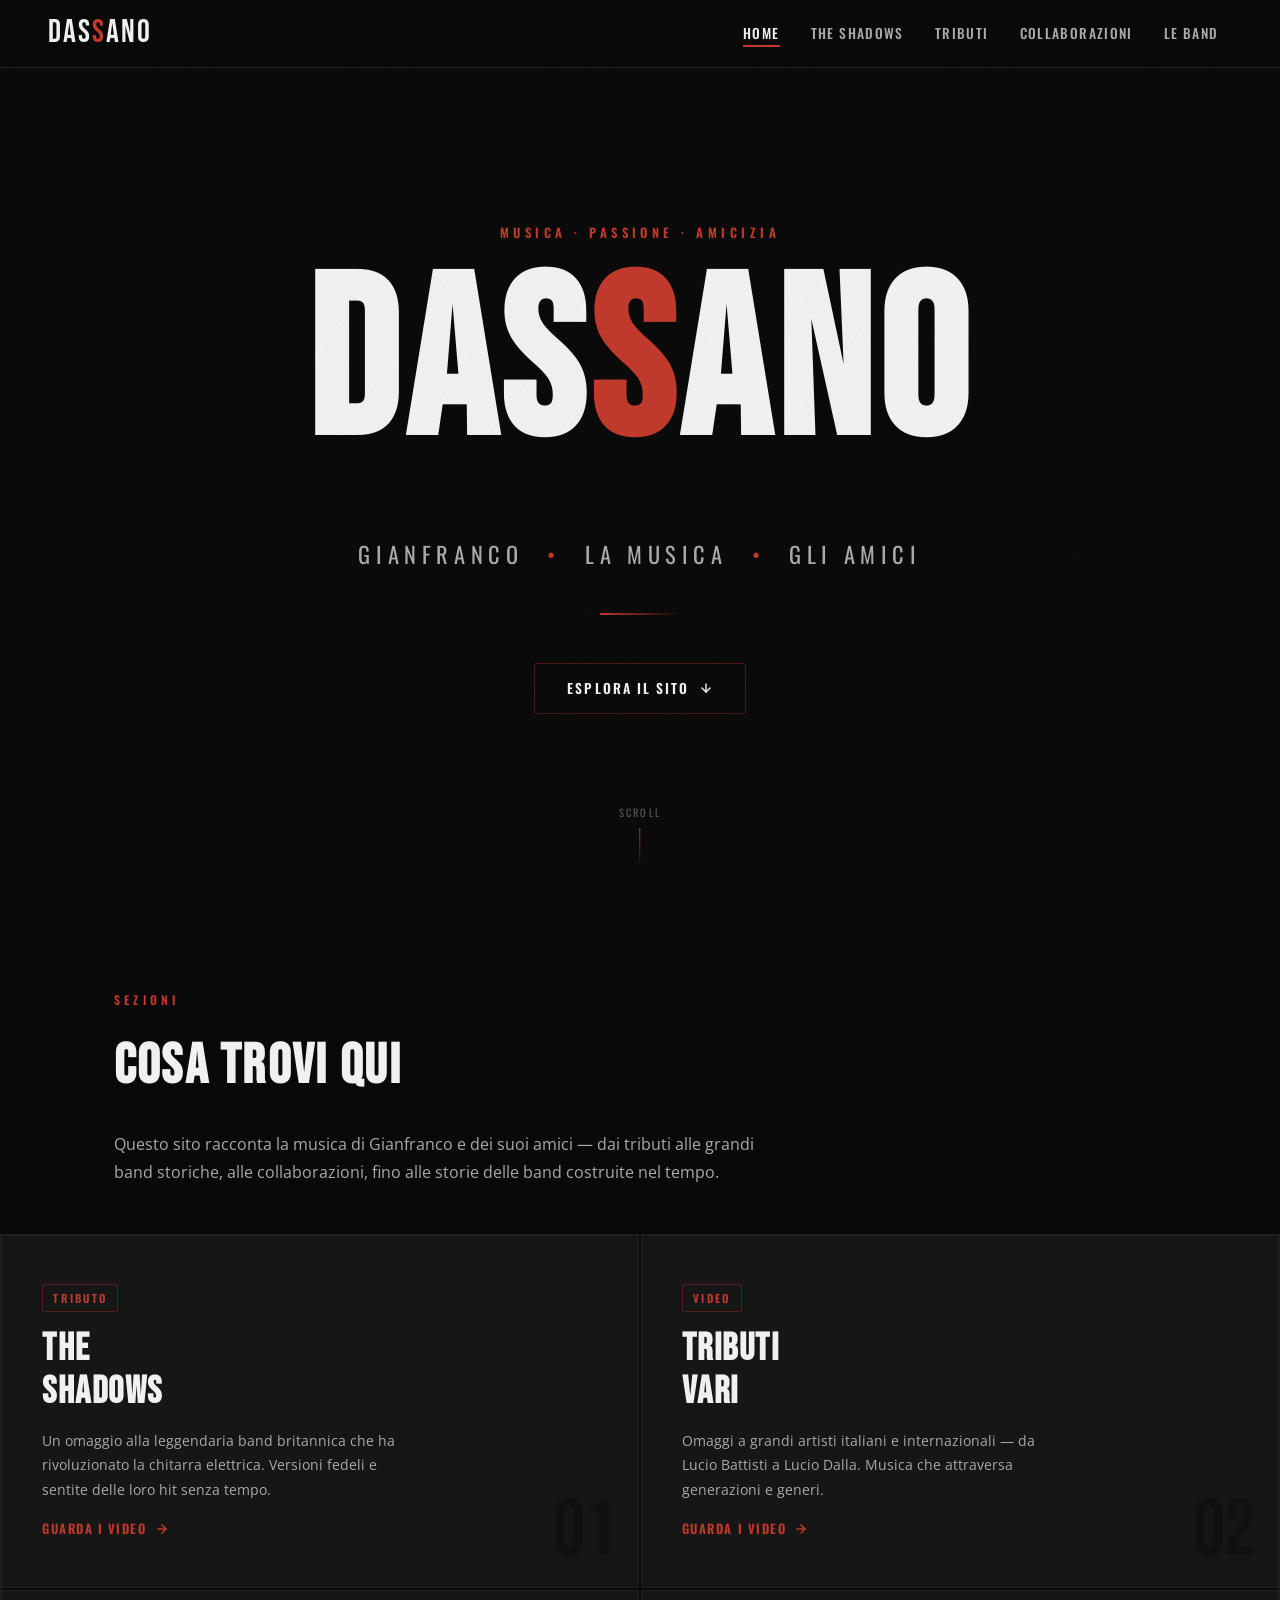
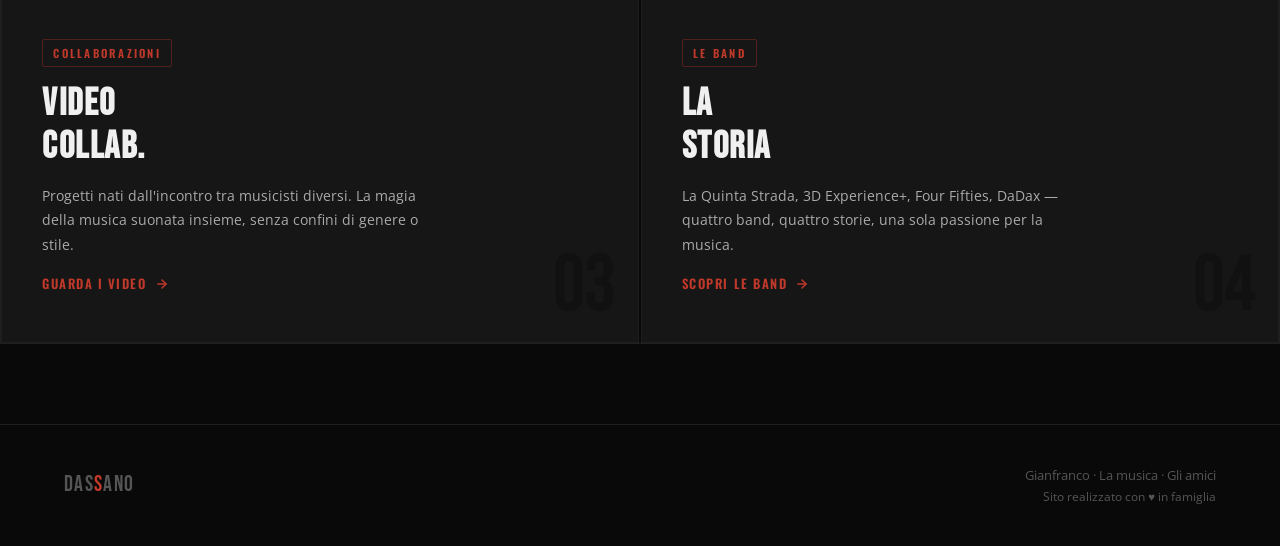
==== index.html @ d3ee8914 "Initial release: modern rock-themed site for Dassano.it Complete redesign with dark rock aesthetic, " ====
<!DOCTYPE html>
<html lang="it">
<head>
  <meta charset="UTF-8" />
  <meta name="viewport" content="width=device-width, initial-scale=1.0" />
  <meta name="description" content="Dassano — Gianfranco, la musica, gli amici. Tributi, collaborazioni e storie di una vita suonata con passione." />
  <title>Dassano — Gianfranco, la musica, gli amici</title>
  <link rel="stylesheet" href="css/style.css" />
</head>
<body>

  <!-- NAVBAR -->
  <nav class="navbar">
    <a href="index.html" class="nav-logo">Das<span>s</span>ano</a>
    <ul class="nav-links">
      <li><a href="index.html">Home</a></li>
      <li><a href="shadows.html">The Shadows</a></li>
      <li><a href="tributi.html">Tributi</a></li>
      <li><a href="collaborazioni.html">Collaborazioni</a></li>
      <li><a href="bande.html">Le Band</a></li>
    </ul>
    <button class="nav-burger" aria-label="Menu">
      <span></span><span></span><span></span>
    </button>
  </nav>

  <!-- Mobile menu -->
  <nav class="nav-mobile">
    <a href="index.html">Home</a>
    <a href="shadows.html">The Shadows</a>
    <a href="tributi.html">Tributi</a>
    <a href="collaborazioni.html">Collaborazioni</a>
    <a href="bande.html">Le Band</a>
  </nav>

  <!-- HERO -->
  <section class="hero">
    <p class="hero-eyebrow">Musica &middot; Passione &middot; Amicizia</p>
    <h1 class="hero-title">Das<span class="accent">s</span>ano</h1>
    <p class="hero-subtitle">
      Gianfranco
      <span class="sep">&bull;</span>
      La Musica
      <span class="sep">&bull;</span>
      Gli Amici
    </p>
    <div class="hero-divider"></div>
    <a href="#sezioni" class="hero-cta">
      Esplora il sito
      <svg width="14" height="14" viewBox="0 0 24 24" fill="none" stroke="currentColor" stroke-width="2.5" stroke-linecap="round" stroke-linejoin="round">
        <line x1="12" y1="5" x2="12" y2="19"/><polyline points="19 12 12 19 5 12"/>
      </svg>
    </a>
    <div class="hero-scroll">
      <span>Scroll</span>
      <div class="hero-scroll-line"></div>
    </div>
  </section>

  <!-- HOME CARDS -->
  <main id="sezioni">
    <div class="section-full" style="max-width: var(--max-width); margin: 0 auto; padding-bottom: 0;">
      <p class="section-label">Sezioni</p>
      <h2 class="section-title">Cosa trovi qui</h2>
      <p class="section-intro">
        Questo sito racconta la musica di Gianfranco e dei suoi amici — dai tributi alle grandi band storiche, alle collaborazioni, fino alle storie delle band costruite nel tempo.
      </p>
    </div>

    <div class="home-grid" style="margin: 0; border-top: 1px solid var(--border);">

      <!-- Card 1: The Shadows -->
      <a href="shadows.html" class="home-card">
        <span class="home-card-badge">Tributo</span>
        <h2 class="home-card-title">The<br>Shadows</h2>
        <p class="home-card-desc">
          Un omaggio alla leggendaria band britannica che ha rivoluzionato la chitarra elettrica. Versioni fedeli e sentite delle loro hit senza tempo.
        </p>
        <span class="home-card-link">
          Guarda i video
          <svg width="14" height="14" viewBox="0 0 24 24" fill="none" stroke="currentColor" stroke-width="2.5" stroke-linecap="round" stroke-linejoin="round">
            <line x1="5" y1="12" x2="19" y2="12"/><polyline points="12 5 19 12 12 19"/>
          </svg>
        </span>
        <span class="home-card-number">01</span>
      </a>

      <!-- Card 2: Tributi Vari -->
      <a href="tributi.html" class="home-card">
        <span class="home-card-badge">Video</span>
        <h2 class="home-card-title">Tributi<br>Vari</h2>
        <p class="home-card-desc">
          Omaggi a grandi artisti italiani e internazionali — da Lucio Battisti a Lucio Dalla. Musica che attraversa generazioni e generi.
        </p>
        <span class="home-card-link">
          Guarda i video
          <svg width="14" height="14" viewBox="0 0 24 24" fill="none" stroke="currentColor" stroke-width="2.5" stroke-linecap="round" stroke-linejoin="round">
            <line x1="5" y1="12" x2="19" y2="12"/><polyline points="12 5 19 12 12 19"/>
          </svg>
        </span>
        <span class="home-card-number">02</span>
      </a>

      <!-- Card 3: Collaborazioni -->
      <a href="collaborazioni.html" class="home-card">
        <span class="home-card-badge">Collaborazioni</span>
        <h2 class="home-card-title">Video<br>Collab.</h2>
        <p class="home-card-desc">
          Progetti nati dall'incontro tra musicisti diversi. La magia della musica suonata insieme, senza confini di genere o stile.
        </p>
        <span class="home-card-link">
          Guarda i video
          <svg width="14" height="14" viewBox="0 0 24 24" fill="none" stroke="currentColor" stroke-width="2.5" stroke-linecap="round" stroke-linejoin="round">
            <line x1="5" y1="12" x2="19" y2="12"/><polyline points="12 5 19 12 12 19"/>
          </svg>
        </span>
        <span class="home-card-number">03</span>
      </a>

      <!-- Card 4: Le Band -->
      <a href="bande.html" class="home-card">
        <span class="home-card-badge">Le Band</span>
        <h2 class="home-card-title">La<br>Storia</h2>
        <p class="home-card-desc">
          La Quinta Strada, 3D Experience+, Four Fifties, DaDax — quattro band, quattro storie, una sola passione per la musica.
        </p>
        <span class="home-card-link">
          Scopri le band
          <svg width="14" height="14" viewBox="0 0 24 24" fill="none" stroke="currentColor" stroke-width="2.5" stroke-linecap="round" stroke-linejoin="round">
            <line x1="5" y1="12" x2="19" y2="12"/><polyline points="12 5 19 12 12 19"/>
          </svg>
        </span>
        <span class="home-card-number">04</span>
      </a>

    </div>
  </main>

  <!-- FOOTER -->
  <footer class="footer" style="margin-top: 5rem;">
    <div class="footer-logo">Das<span>s</span>ano</div>
    <p class="footer-text">
      Gianfranco &middot; La musica &middot; Gli amici<br>
      <span style="font-size:0.72rem;">Sito realizzato con &hearts; in famiglia</span>
    </p>
  </footer>

  <script src="js/main.js"></script>
</body>
</html>
---- css/style.css ----
/* ============================================================
   DASSANO.IT — Rock Modern Theme
   ============================================================ */

@import url('https://fonts.googleapis.com/css2?family=Bebas+Neue&family=Oswald:wght@400;500;600;700&family=Open+Sans:ital,wght@0,300;0,400;0,600;1,400&display=swap');

/* ===== VARIABLES ===== */
:root {
  --bg-primary:    #090909;
  --bg-secondary:  #111111;
  --bg-card:       #161616;
  --bg-card-hover: #1e1e1e;
  --accent:        #c0392b;
  --accent-bright: #e74c3c;
  --accent-dim:    rgba(192, 57, 43, 0.12);
  --gold:          #c9952a;
  --gold-dim:      rgba(201, 149, 42, 0.12);
  --text-primary:  #f0f0f0;
  --text-secondary:#aaaaaa;
  --text-muted:    #555555;
  --border:        #1f1f1f;
  --border-accent: rgba(192, 57, 43, 0.35);
  --font-display:  'Bebas Neue', 'Arial Black', sans-serif;
  --font-heading:  'Oswald', 'Arial Narrow', sans-serif;
  --font-body:     'Open Sans', Arial, sans-serif;
  --nav-height:    68px;
  --max-width:     1180px;
  --radius:        3px;
  --ease:          cubic-bezier(0.4, 0, 0.2, 1);
}

/* ===== RESET ===== */
*, *::before, *::after { box-sizing: border-box; margin: 0; padding: 0; }
html { scroll-behavior: smooth; font-size: 16px; }
body {
  background-color: var(--bg-primary);
  color: var(--text-primary);
  font-family: var(--font-body);
  line-height: 1.65;
  overflow-x: hidden;
  -webkit-font-smoothing: antialiased;
}
img { display: block; max-width: 100%; }
a { color: inherit; text-decoration: none; }
ul { list-style: none; }

/* ===== NOISE OVERLAY ===== */
body::before {
  content: '';
  position: fixed;
  inset: 0;
  background-image: url("data:image/svg+xml,%3Csvg viewBox='0 0 200 200' xmlns='http://www.w3.org/2000/svg'%3E%3Cfilter id='n'%3E%3CfeTurbulence type='fractalNoise' baseFrequency='0.75' numOctaves='4' stitchTiles='stitch'/%3E%3C/filter%3E%3Crect width='100%25' height='100%25' filter='url(%23n)' opacity='0.035'/%3E%3C/svg%3E");
  background-repeat: repeat;
  background-size: 200px 200px;
  pointer-events: none;
  z-index: 9999;
  opacity: 0.6;
}

/* ===== NAVBAR ===== */
.navbar {
  position: fixed;
  top: 0; left: 0; right: 0;
  height: var(--nav-height);
  background: rgba(9, 9, 9, 0.92);
  backdrop-filter: blur(12px);
  -webkit-backdrop-filter: blur(12px);
  border-bottom: 1px solid var(--border);
  z-index: 1000;
  display: flex;
  align-items: center;
  justify-content: space-between;
  padding: 0 clamp(1.5rem, 4vw, 3rem);
  transition: border-color 0.3s var(--ease);
}
.navbar.scrolled {
  border-bottom-color: var(--border-accent);
}

.nav-logo {
  font-family: var(--font-display);
  font-size: 2rem;
  letter-spacing: 0.06em;
  color: var(--text-primary);
  transition: color 0.2s var(--ease);
}
.nav-logo span { color: var(--accent); }
.nav-logo:hover { color: var(--accent); }

.nav-links {
  display: flex;
  align-items: center;
  gap: 0.25rem;
}
.nav-links a {
  font-family: var(--font-heading);
  font-size: 0.85rem;
  font-weight: 500;
  letter-spacing: 0.1em;
  text-transform: uppercase;
  color: var(--text-secondary);
  padding: 0.5rem 0.85rem;
  border-radius: var(--radius);
  transition: color 0.2s var(--ease), background 0.2s var(--ease);
  position: relative;
}
.nav-links a::after {
  content: '';
  position: absolute;
  bottom: 4px; left: 50%; right: 50%;
  height: 2px;
  background: var(--accent);
  transition: left 0.25s var(--ease), right 0.25s var(--ease);
}
.nav-links a:hover { color: var(--text-primary); }
.nav-links a:hover::after,
.nav-links a.active::after { left: 0.85rem; right: 0.85rem; }
.nav-links a.active { color: var(--text-primary); }

/* Hamburger */
.nav-burger {
  display: none;
  flex-direction: column;
  gap: 5px;
  cursor: pointer;
  padding: 4px;
  background: none;
  border: none;
}
.nav-burger span {
  display: block;
  width: 24px;
  height: 2px;
  background: var(--text-primary);
  transition: transform 0.3s var(--ease), opacity 0.3s;
}
.nav-burger.open span:nth-child(1) { transform: translateY(7px) rotate(45deg); }
.nav-burger.open span:nth-child(2) { opacity: 0; }
.nav-burger.open span:nth-child(3) { transform: translateY(-7px) rotate(-45deg); }

/* Mobile menu */
.nav-mobile {
  display: none;
  position: fixed;
  top: var(--nav-height);
  left: 0; right: 0;
  background: rgba(9, 9, 9, 0.97);
  backdrop-filter: blur(12px);
  padding: 1.5rem;
  border-bottom: 1px solid var(--border-accent);
  z-index: 999;
  flex-direction: column;
  gap: 0.25rem;
}
.nav-mobile.open { display: flex; }
.nav-mobile a {
  font-family: var(--font-heading);
  font-size: 1.1rem;
  font-weight: 500;
  letter-spacing: 0.1em;
  text-transform: uppercase;
  color: var(--text-secondary);
  padding: 0.75rem 1rem;
  border-left: 2px solid transparent;
  transition: color 0.2s, border-color 0.2s;
}
.nav-mobile a:hover,
.nav-mobile a.active {
  color: var(--text-primary);
  border-left-color: var(--accent);
}

/* ===== HERO ===== */
.hero {
  min-height: 100vh;
  display: flex;
  flex-direction: column;
  align-items: center;
  justify-content: center;
  text-align: center;
  padding: calc(var(--nav-height) + 2rem) 1.5rem 4rem;
  position: relative;
  overflow: hidden;
}

/* Diagonal stripe background */
.hero::after {
  content: '';
  position: absolute;
  inset: 0;
  background: repeating-linear-gradient(
    -55deg,
    transparent,
    transparent 60px,
    rgba(192, 57, 43, 0.025) 60px,
    rgba(192, 57, 43, 0.025) 61px
  );
  pointer-events: none;
}

.hero-eyebrow {
  font-family: var(--font-heading);
  font-size: 0.8rem;
  font-weight: 600;
  letter-spacing: 0.35em;
  text-transform: uppercase;
  color: var(--accent);
  margin-bottom: 1.5rem;
  opacity: 0;
  animation: fadeUp 0.7s 0.2s var(--ease) forwards;
}

.hero-title {
  font-family: var(--font-display);
  font-size: clamp(5rem, 18vw, 14rem);
  line-height: 0.9;
  letter-spacing: 0.03em;
  color: var(--text-primary);
  margin-bottom: 0.3em;
  opacity: 0;
  animation: fadeUp 0.7s 0.4s var(--ease) forwards;
}
.hero-title .accent { color: var(--accent); }

.hero-subtitle {
  font-family: var(--font-heading);
  font-size: clamp(1rem, 2.5vw, 1.4rem);
  font-weight: 400;
  letter-spacing: 0.25em;
  text-transform: uppercase;
  color: var(--text-secondary);
  margin-bottom: 2.5rem;
  opacity: 0;
  animation: fadeUp 0.7s 0.6s var(--ease) forwards;
}
.hero-subtitle .sep { color: var(--accent); margin: 0 0.6em; }

.hero-divider {
  width: 80px;
  height: 2px;
  background: linear-gradient(90deg, var(--accent), transparent);
  margin: 0 auto 3rem;
  opacity: 0;
  animation: fadeUp 0.7s 0.8s var(--ease) forwards;
}

.hero-cta {
  display: inline-flex;
  align-items: center;
  gap: 0.6rem;
  font-family: var(--font-heading);
  font-size: 0.85rem;
  font-weight: 600;
  letter-spacing: 0.15em;
  text-transform: uppercase;
  color: var(--text-primary);
  border: 1px solid var(--border-accent);
  padding: 0.85rem 2rem;
  border-radius: var(--radius);
  transition: background 0.25s var(--ease), border-color 0.25s, transform 0.2s;
  opacity: 0;
  animation: fadeUp 0.7s 1s var(--ease) forwards;
}
.hero-cta:hover {
  background: var(--accent-dim);
  border-color: var(--accent);
  transform: translateY(-2px);
}
.hero-cta svg { transition: transform 0.25s var(--ease); }
.hero-cta:hover svg { transform: translateY(3px); }

/* Scroll indicator */
.hero-scroll {
  position: absolute;
  bottom: 2rem;
  left: 50%;
  transform: translateX(-50%);
  display: flex;
  flex-direction: column;
  align-items: center;
  gap: 0.4rem;
  opacity: 0;
  animation: fadeIn 1s 1.5s var(--ease) forwards;
}
.hero-scroll span {
  font-family: var(--font-heading);
  font-size: 0.65rem;
  letter-spacing: 0.2em;
  text-transform: uppercase;
  color: var(--text-muted);
}
.hero-scroll-line {
  width: 1px;
  height: 40px;
  background: linear-gradient(to bottom, var(--accent), transparent);
  animation: scrollPulse 2s infinite;
}

/* ===== PAGE HERO (subpages) ===== */
.page-hero {
  min-height: 38vh;
  display: flex;
  flex-direction: column;
  align-items: flex-start;
  justify-content: flex-end;
  padding: calc(var(--nav-height) + 3rem) clamp(1.5rem, 5vw, 4rem) 3rem;
  position: relative;
  overflow: hidden;
  border-bottom: 1px solid var(--border);
}
.page-hero::before {
  content: '';
  position: absolute;
  inset: 0;
  background: repeating-linear-gradient(
    -55deg,
    transparent,
    transparent 60px,
    rgba(192, 57, 43, 0.02) 60px,
    rgba(192, 57, 43, 0.02) 61px
  );
}
.page-hero-eyebrow {
  font-family: var(--font-heading);
  font-size: 0.75rem;
  letter-spacing: 0.35em;
  text-transform: uppercase;
  color: var(--accent);
  margin-bottom: 0.75rem;
}
.page-hero-title {
  font-family: var(--font-display);
  font-size: clamp(3rem, 8vw, 6.5rem);
  line-height: 0.95;
  letter-spacing: 0.03em;
  color: var(--text-primary);
  position: relative;
}
.page-hero-desc {
  font-family: var(--font-body);
  font-size: 1rem;
  color: var(--text-secondary);
  max-width: 600px;
  margin-top: 1.25rem;
  line-height: 1.7;
}

/* ===== SECTIONS ===== */
.section {
  padding: clamp(3rem, 7vw, 6rem) clamp(1.5rem, 5vw, 4rem);
  max-width: var(--max-width);
  margin: 0 auto;
}
.section-full {
  padding: clamp(3rem, 7vw, 6rem) clamp(1.5rem, 5vw, 4rem);
}

.section-label {
  font-family: var(--font-heading);
  font-size: 0.75rem;
  font-weight: 600;
  letter-spacing: 0.35em;
  text-transform: uppercase;
  color: var(--accent);
  margin-bottom: 0.75rem;
}
.section-title {
  font-family: var(--font-display);
  font-size: clamp(2.2rem, 5vw, 3.5rem);
  letter-spacing: 0.04em;
  color: var(--text-primary);
  margin-bottom: 1rem;
}
.section-title .accent { color: var(--accent); }
.section-intro {
  font-size: 1rem;
  color: var(--text-secondary);
  max-width: 680px;
  line-height: 1.75;
  margin-bottom: 3rem;
}

/* ===== HOME SECTION CARDS ===== */
.home-grid {
  display: grid;
  grid-template-columns: repeat(2, 1fr);
  gap: 1.5px;
  margin-top: 4rem;
  border: 1.5px solid var(--border);
}
@media (max-width: 700px) {
  .home-grid { grid-template-columns: 1fr; }
}

.home-card {
  position: relative;
  background: var(--bg-card);
  padding: 3rem 2.5rem;
  overflow: hidden;
  cursor: pointer;
  transition: background 0.3s var(--ease);
  border: 1.5px solid var(--border);
  display: flex;
  flex-direction: column;
  gap: 1rem;
  min-height: 280px;
}
.home-card::before {
  content: '';
  position: absolute;
  top: 0; left: 0;
  width: 3px;
  height: 0;
  background: var(--accent);
  transition: height 0.4s var(--ease);
}
.home-card:hover { background: var(--bg-card-hover); }
.home-card:hover::before { height: 100%; }

.home-card-number {
  font-family: var(--font-display);
  font-size: 5rem;
  line-height: 1;
  color: var(--bg-secondary);
  position: absolute;
  bottom: 1rem;
  right: 1.5rem;
  letter-spacing: -0.02em;
  transition: color 0.3s var(--ease);
  user-select: none;
}
.home-card:hover .home-card-number { color: var(--accent-dim); }

.home-card-badge {
  display: inline-block;
  font-family: var(--font-heading);
  font-size: 0.7rem;
  font-weight: 600;
  letter-spacing: 0.2em;
  text-transform: uppercase;
  color: var(--accent);
  border: 1px solid var(--border-accent);
  padding: 0.25rem 0.65rem;
  border-radius: 2px;
  width: fit-content;
}
.home-card-title {
  font-family: var(--font-display);
  font-size: clamp(1.8rem, 3.5vw, 2.4rem);
  letter-spacing: 0.04em;
  color: var(--text-primary);
  line-height: 1.1;
}
.home-card-desc {
  font-size: 0.9rem;
  color: var(--text-secondary);
  line-height: 1.7;
  max-width: 380px;
}
.home-card-link {
  display: inline-flex;
  align-items: center;
  gap: 0.5rem;
  font-family: var(--font-heading);
  font-size: 0.8rem;
  font-weight: 600;
  letter-spacing: 0.12em;
  text-transform: uppercase;
  color: var(--accent);
  margin-top: auto;
  transition: gap 0.2s var(--ease);
}
.home-card:hover .home-card-link { gap: 0.75rem; }

/* ===== BAND CARDS ===== */
.band-section {
  border-top: 1px solid var(--border);
  padding: clamp(2.5rem, 5vw, 4rem) 0;
}
.band-section:first-child { border-top: none; }

.band-header {
  display: flex;
  align-items: flex-start;
  justify-content: space-between;
  flex-wrap: wrap;
  gap: 1rem;
  margin-bottom: 2rem;
}
.band-name {
  font-family: var(--font-display);
  font-size: clamp(2rem, 5vw, 3.5rem);
  letter-spacing: 0.04em;
  color: var(--text-primary);
  line-height: 1;
}
.band-genre {
  font-family: var(--font-heading);
  font-size: 0.75rem;
  font-weight: 600;
  letter-spacing: 0.25em;
  text-transform: uppercase;
  color: var(--gold);
  border: 1px solid rgba(201, 149, 42, 0.4);
  padding: 0.3rem 0.8rem;
  border-radius: 2px;
  height: fit-content;
  margin-top: 0.6rem;
}
.band-desc {
  font-size: 0.95rem;
  color: var(--text-secondary);
  max-width: 700px;
  line-height: 1.75;
  margin-bottom: 2rem;
}

/* Members grid */
.members-grid {
  display: grid;
  grid-template-columns: repeat(auto-fill, minmax(220px, 1fr));
  gap: 1px;
  background: var(--border);
  border: 1px solid var(--border);
  border-radius: var(--radius);
  overflow: hidden;
  margin-bottom: 2rem;
}
.member-card {
  background: var(--bg-card);
  padding: 1.5rem;
  transition: background 0.2s var(--ease);
}
.member-card:hover { background: var(--bg-card-hover); }
.member-avatar {
  width: 56px;
  height: 56px;
  border-radius: 50%;
  background: var(--bg-secondary);
  border: 2px solid var(--border);
  display: flex;
  align-items: center;
  justify-content: center;
  margin-bottom: 1rem;
  font-family: var(--font-display);
  font-size: 1.4rem;
  color: var(--text-muted);
  overflow: hidden;
}
.member-avatar img {
  width: 100%;
  height: 100%;
  object-fit: cover;
}
.member-name {
  font-family: var(--font-heading);
  font-size: 1rem;
  font-weight: 600;
  letter-spacing: 0.05em;
  color: var(--text-primary);
  margin-bottom: 0.25rem;
}
.member-role {
  font-family: var(--font-heading);
  font-size: 0.7rem;
  letter-spacing: 0.15em;
  text-transform: uppercase;
  color: var(--accent);
  margin-bottom: 0.5rem;
}
.member-desc {
  font-size: 0.82rem;
  color: var(--text-secondary);
  line-height: 1.6;
  font-style: italic;
}

/* Repertoire */
.repertoire-toggle {
  display: inline-flex;
  align-items: center;
  gap: 0.5rem;
  font-family: var(--font-heading);
  font-size: 0.8rem;
  font-weight: 600;
  letter-spacing: 0.12em;
  text-transform: uppercase;
  color: var(--text-secondary);
  border: 1px solid var(--border);
  padding: 0.65rem 1.2rem;
  border-radius: var(--radius);
  cursor: pointer;
  background: none;
  transition: color 0.2s, border-color 0.2s, background 0.2s;
}
.repertoire-toggle:hover {
  color: var(--text-primary);
  border-color: var(--border-accent);
  background: var(--accent-dim);
}
.repertoire-toggle svg { transition: transform 0.3s var(--ease); }
.repertoire-toggle.open svg { transform: rotate(180deg); }

.repertoire-list {
  display: none;
  margin-top: 1.25rem;
  padding: 1.5rem;
  background: var(--bg-card);
  border: 1px solid var(--border);
  border-radius: var(--radius);
}
.repertoire-list.open { display: block; }
.repertoire-list ol {
  list-style: decimal;
  padding-left: 1.5rem;
  columns: 2;
  column-gap: 2rem;
  font-size: 0.88rem;
  color: var(--text-secondary);
  line-height: 1.9;
}
@media (max-width: 600px) {
  .repertoire-list ol { columns: 1; }
}
.repertoire-list ol li { break-inside: avoid; }
.repertoire-list ol li strong {
  color: var(--text-primary);
  font-weight: 600;
}

/* External link button */
.btn-external {
  display: inline-flex;
  align-items: center;
  gap: 0.5rem;
  font-family: var(--font-heading);
  font-size: 0.8rem;
  font-weight: 600;
  letter-spacing: 0.12em;
  text-transform: uppercase;
  color: var(--text-primary);
  background: var(--accent);
  padding: 0.65rem 1.4rem;
  border-radius: var(--radius);
  transition: background 0.2s var(--ease), transform 0.2s;
}
.btn-external:hover {
  background: var(--accent-bright);
  transform: translateY(-1px);
}

/* ===== VIDEO GRID ===== */
.video-grid {
  display: grid;
  grid-template-columns: repeat(auto-fill, minmax(320px, 1fr));
  gap: 1.5rem;
}
.video-card {
  background: var(--bg-card);
  border: 1px solid var(--border);
  border-radius: var(--radius);
  overflow: hidden;
  transition: border-color 0.2s, transform 0.2s var(--ease);
}
.video-card:hover {
  border-color: var(--border-accent);
  transform: translateY(-3px);
}
.video-embed {
  position: relative;
  padding-bottom: 56.25%;
  background: var(--bg-secondary);
}
.video-embed iframe {
  position: absolute;
  inset: 0;
  width: 100%;
  height: 100%;
  border: none;
}
.video-placeholder {
  position: absolute;
  inset: 0;
  display: flex;
  flex-direction: column;
  align-items: center;
  justify-content: center;
  gap: 0.75rem;
  background: var(--bg-secondary);
  color: var(--text-muted);
}
.video-placeholder svg { opacity: 0.3; }
.video-placeholder span {
  font-family: var(--font-heading);
  font-size: 0.7rem;
  letter-spacing: 0.2em;
  text-transform: uppercase;
}
.video-info {
  padding: 1.25rem;
}
.video-info h3 {
  font-family: var(--font-heading);
  font-size: 1rem;
  font-weight: 600;
  color: var(--text-primary);
  margin-bottom: 0.35rem;
}
.video-info p {
  font-size: 0.82rem;
  color: var(--text-secondary);
}

/* Placeholder full section */
.placeholder-section {
  display: flex;
  flex-direction: column;
  align-items: center;
  justify-content: center;
  text-align: center;
  padding: 5rem 2rem;
  border: 1px dashed var(--border);
  border-radius: var(--radius);
  gap: 1.25rem;
  background: var(--bg-card);
}
.placeholder-section svg { color: var(--accent); opacity: 0.4; }
.placeholder-section h3 {
  font-family: var(--font-heading);
  font-size: 1.2rem;
  color: var(--text-secondary);
}
.placeholder-section p {
  font-size: 0.88rem;
  color: var(--text-muted);
  max-width: 400px;
}

/* ===== FOOTER ===== */
.footer {
  border-top: 1px solid var(--border);
  padding: 2.5rem clamp(1.5rem, 5vw, 4rem);
  display: flex;
  align-items: center;
  justify-content: space-between;
  flex-wrap: wrap;
  gap: 1rem;
}
.footer-logo {
  font-family: var(--font-display);
  font-size: 1.4rem;
  letter-spacing: 0.06em;
  color: var(--text-muted);
}
.footer-logo span { color: var(--accent); }
.footer-text {
  font-size: 0.8rem;
  color: var(--text-muted);
  text-align: right;
  line-height: 1.6;
}
@media (max-width: 500px) {
  .footer { flex-direction: column; align-items: flex-start; }
  .footer-text { text-align: left; }
}

/* ===== HORIZONTAL RULE ===== */
.hr-accent {
  border: none;
  height: 1px;
  background: linear-gradient(90deg, var(--accent), transparent 60%);
  margin: 0;
}

/* ===== BREADCRUMB ===== */
.breadcrumb {
  display: flex;
  align-items: center;
  gap: 0.5rem;
  font-family: var(--font-heading);
  font-size: 0.75rem;
  letter-spacing: 0.1em;
  text-transform: uppercase;
  color: var(--text-muted);
  padding: 1rem clamp(1.5rem, 5vw, 4rem);
  max-width: var(--max-width);
  margin: 0 auto;
}
.breadcrumb a { color: var(--text-muted); transition: color 0.2s; }
.breadcrumb a:hover { color: var(--accent); }
.breadcrumb .sep { color: var(--text-muted); font-size: 0.6rem; }
.breadcrumb .current { color: var(--text-secondary); }

/* ===== ANIMATIONS ===== */
@keyframes fadeUp {
  from { opacity: 0; transform: translateY(24px); }
  to   { opacity: 1; transform: translateY(0); }
}
@keyframes fadeIn {
  from { opacity: 0; }
  to   { opacity: 1; }
}
@keyframes scrollPulse {
  0%, 100% { opacity: 0.4; transform: scaleY(1); }
  50%       { opacity: 1;   transform: scaleY(1.15); }
}

/* ===== RESPONSIVE ===== */
@media (max-width: 768px) {
  .nav-links { display: none; }
  .nav-burger { display: flex; }
  .band-header { flex-direction: column; }
  .band-genre { margin-top: 0; }
}
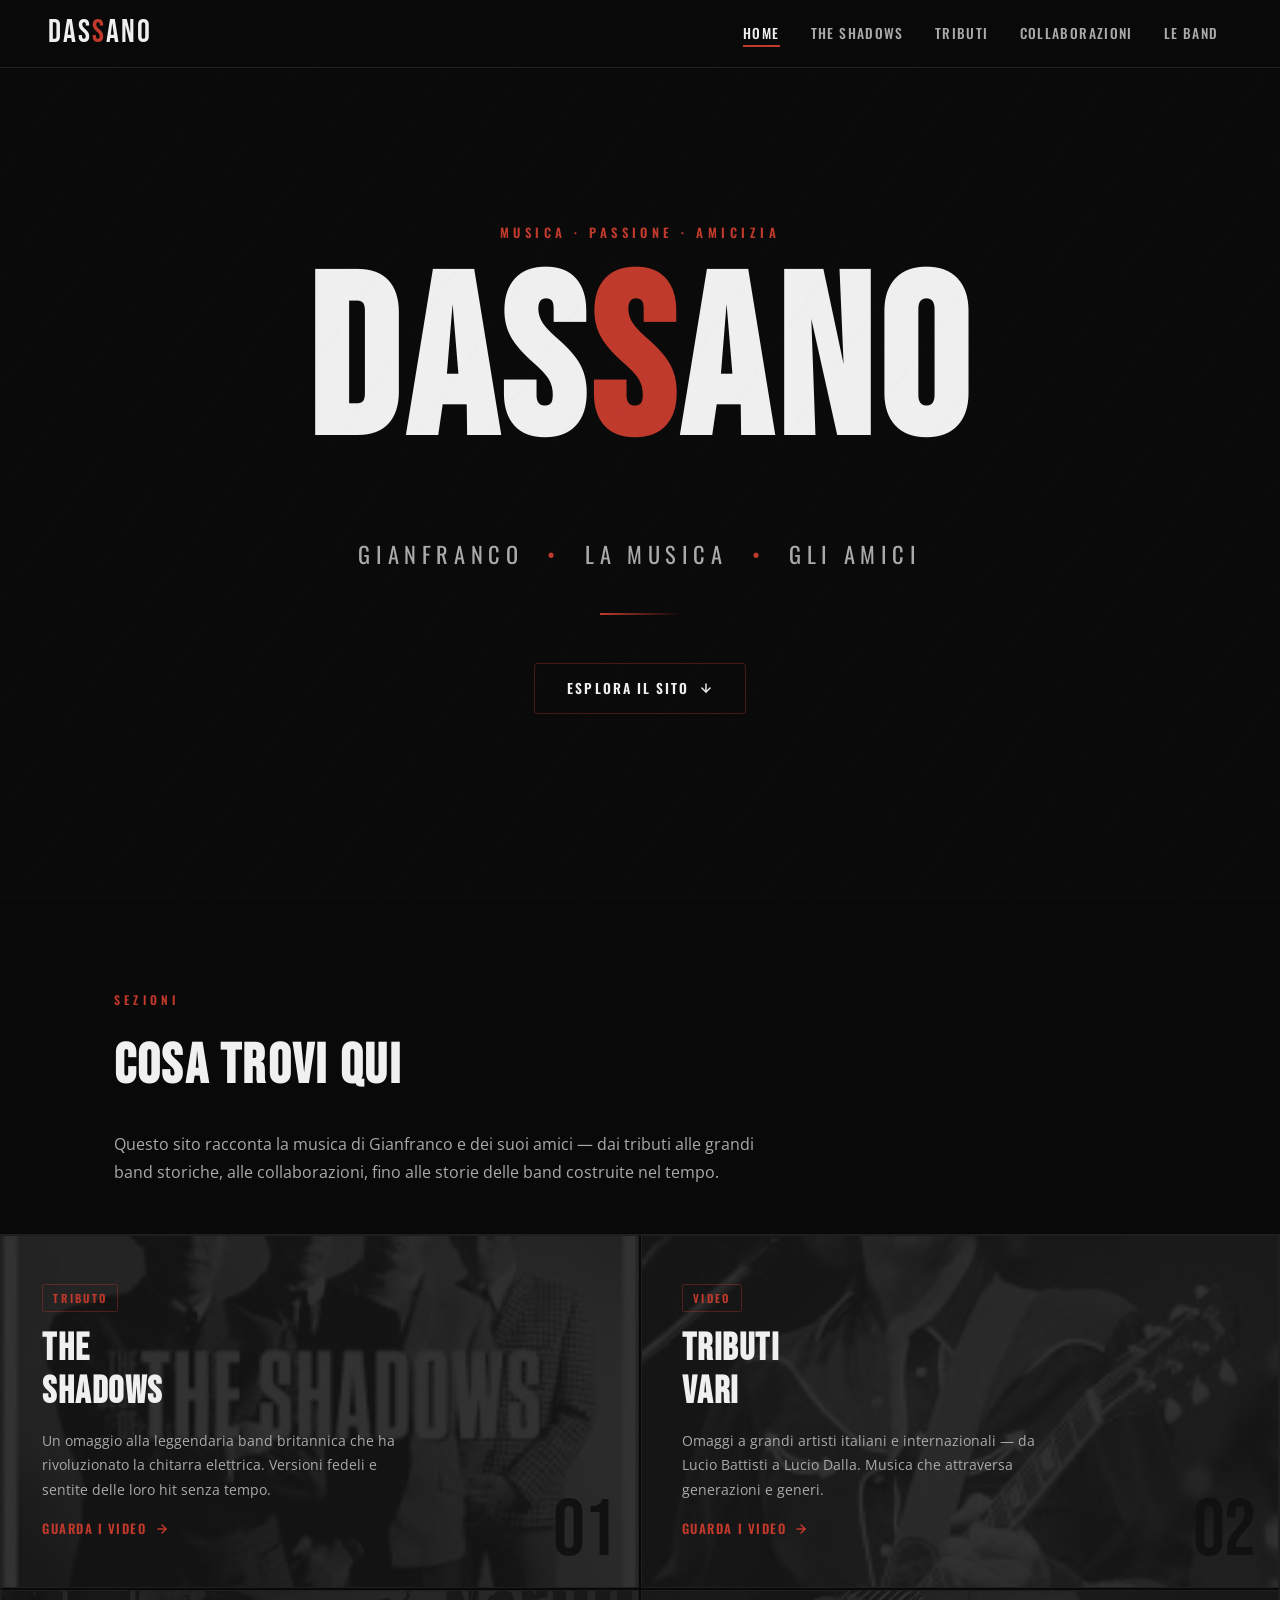
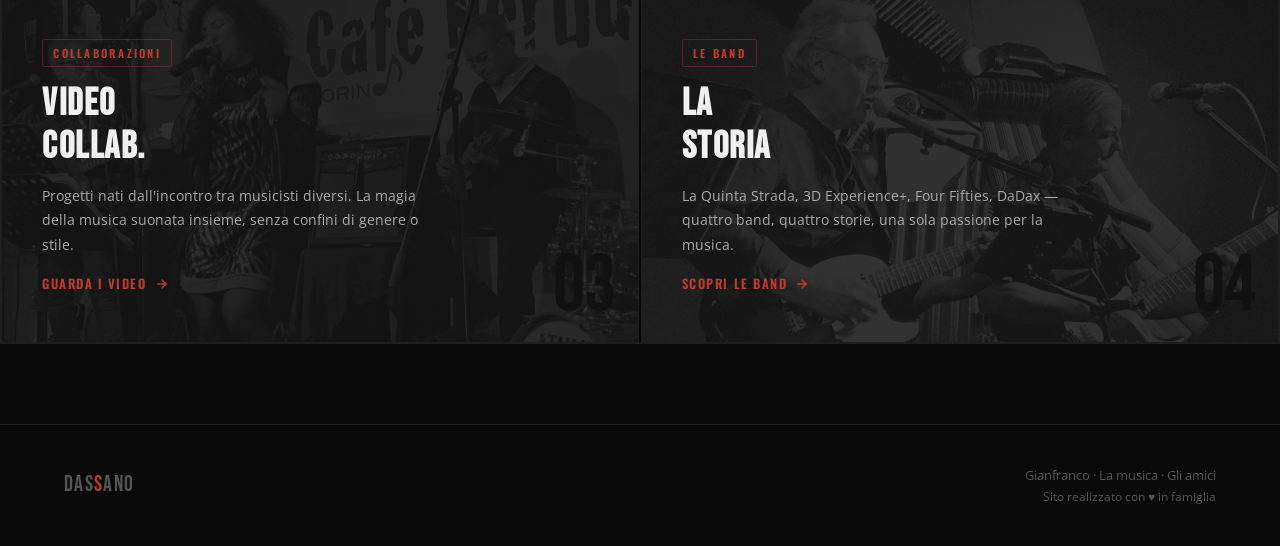
==== commit 3bf57ecb: "Add photos, audio players, and all 44 tracks from original site - Downloaded all 8 original photos (" ====
--- a/index.html
+++ b/index.html
@@ -51,10 +51,6 @@
         <line x1="12" y1="5" x2="12" y2="19"/><polyline points="19 12 12 19 5 12"/>
       </svg>
     </a>
-    <div class="hero-scroll">
-      <span>Scroll</span>
-      <div class="hero-scroll-line"></div>
-    </div>
   </section>
 
   <!-- HOME CARDS -->
@@ -71,6 +67,7 @@
 
       <!-- Card 1: The Shadows -->
       <a href="shadows.html" class="home-card">
+        <img src="images/shadows.jpg" alt="" class="home-card-img" />
         <span class="home-card-badge">Tributo</span>
         <h2 class="home-card-title">The<br>Shadows</h2>
         <p class="home-card-desc">
@@ -87,6 +84,7 @@
 
       <!-- Card 2: Tributi Vari -->
       <a href="tributi.html" class="home-card">
+        <img src="images/tributi.jpg" alt="" class="home-card-img" />
         <span class="home-card-badge">Video</span>
         <h2 class="home-card-title">Tributi<br>Vari</h2>
         <p class="home-card-desc">
@@ -103,6 +101,7 @@
 
       <!-- Card 3: Collaborazioni -->
       <a href="collaborazioni.html" class="home-card">
+        <img src="images/copertina_collaborazioni.jpg" alt="" class="home-card-img" />
         <span class="home-card-badge">Collaborazioni</span>
         <h2 class="home-card-title">Video<br>Collab.</h2>
         <p class="home-card-desc">
@@ -119,6 +118,7 @@
 
       <!-- Card 4: Le Band -->
       <a href="bande.html" class="home-card">
+        <img src="images/storia.jpg" alt="" class="home-card-img" />
         <span class="home-card-badge">Le Band</span>
         <h2 class="home-card-title">La<br>Storia</h2>
         <p class="home-card-desc">
--- a/css/style.css
+++ b/css/style.css
@@ -805,10 +805,149 @@
   50%       { opacity: 1;   transform: scaleY(1.15); }
 }
 
+/* ===== BAND PHOTO ===== */
+.band-photo {
+  width: 100%;
+  max-height: 340px;
+  object-fit: cover;
+  object-position: center top;
+  border-radius: var(--radius);
+  border: 1px solid var(--border);
+  margin-bottom: 2rem;
+  filter: grayscale(20%) contrast(1.05);
+  transition: filter 0.3s var(--ease);
+}
+.band-photo:hover { filter: grayscale(0%) contrast(1.1); }
+
+/* ===== AUDIO PLAYER ===== */
+.tracklist-header {
+  display: flex;
+  align-items: center;
+  gap: 0.75rem;
+  margin: 2rem 0 0.75rem;
+}
+.tracklist-label {
+  font-family: var(--font-heading);
+  font-size: 0.7rem;
+  font-weight: 600;
+  letter-spacing: 0.3em;
+  text-transform: uppercase;
+  color: var(--gold);
+}
+.tracklist-divider {
+  flex: 1;
+  height: 1px;
+  background: var(--border);
+}
+
+.tracklist {
+  border: 1px solid var(--border);
+  border-radius: var(--radius);
+  overflow: hidden;
+  margin-bottom: 1rem;
+}
+.track-item {
+  display: flex;
+  align-items: center;
+  gap: 0.85rem;
+  padding: 0.75rem 1rem;
+  border-bottom: 1px solid var(--border);
+  cursor: pointer;
+  transition: background 0.15s var(--ease);
+  user-select: none;
+}
+.track-item:last-child { border-bottom: none; }
+.track-item:hover { background: var(--bg-card-hover); }
+.track-item.playing { background: var(--accent-dim); }
+.track-item.playing .track-num { color: var(--accent); }
+
+.track-btn {
+  flex-shrink: 0;
+  width: 28px;
+  height: 28px;
+  border-radius: 50%;
+  border: 1px solid var(--border);
+  background: var(--bg-secondary);
+  display: flex;
+  align-items: center;
+  justify-content: center;
+  transition: background 0.15s, border-color 0.15s;
+}
+.track-item:hover .track-btn,
+.track-item.playing .track-btn {
+  background: var(--accent);
+  border-color: var(--accent);
+}
+.track-btn svg { pointer-events: none; }
+
+.track-num {
+  font-family: var(--font-heading);
+  font-size: 0.72rem;
+  color: var(--text-muted);
+  min-width: 1.5rem;
+  text-align: right;
+}
+.track-info { flex: 1; min-width: 0; }
+.track-title {
+  font-family: var(--font-heading);
+  font-size: 0.88rem;
+  font-weight: 500;
+  color: var(--text-primary);
+  white-space: nowrap;
+  overflow: hidden;
+  text-overflow: ellipsis;
+}
+.track-item.playing .track-title { color: var(--accent-bright); }
+.track-artist {
+  font-size: 0.75rem;
+  color: var(--text-muted);
+  margin-top: 1px;
+}
+.track-duration {
+  font-family: var(--font-heading);
+  font-size: 0.72rem;
+  color: var(--text-muted);
+  flex-shrink: 0;
+}
+
+/* Mini progress bar inside playing row */
+.track-progress {
+  display: none;
+  height: 2px;
+  background: var(--border);
+  border-radius: 1px;
+  margin-top: 4px;
+  overflow: hidden;
+}
+.track-item.playing .track-progress { display: block; }
+.track-progress-fill {
+  height: 100%;
+  background: var(--accent);
+  width: 0%;
+  transition: width 0.5s linear;
+}
+
+/* ===== HOME CARD IMAGE ===== */
+.home-card-img {
+  position: absolute;
+  inset: 0;
+  width: 100%;
+  height: 100%;
+  object-fit: cover;
+  object-position: center;
+  opacity: 0.12;
+  filter: grayscale(100%);
+  transition: opacity 0.3s var(--ease);
+  z-index: 0;
+}
+.home-card:hover .home-card-img { opacity: 0.18; }
+.home-card > *:not(.home-card-img):not(.home-card-number) { position: relative; z-index: 1; }
+
 /* ===== RESPONSIVE ===== */
 @media (max-width: 768px) {
   .nav-links { display: none; }
   .nav-burger { display: flex; }
   .band-header { flex-direction: column; }
   .band-genre { margin-top: 0; }
-}
+  .track-artist { display: none; }
+}
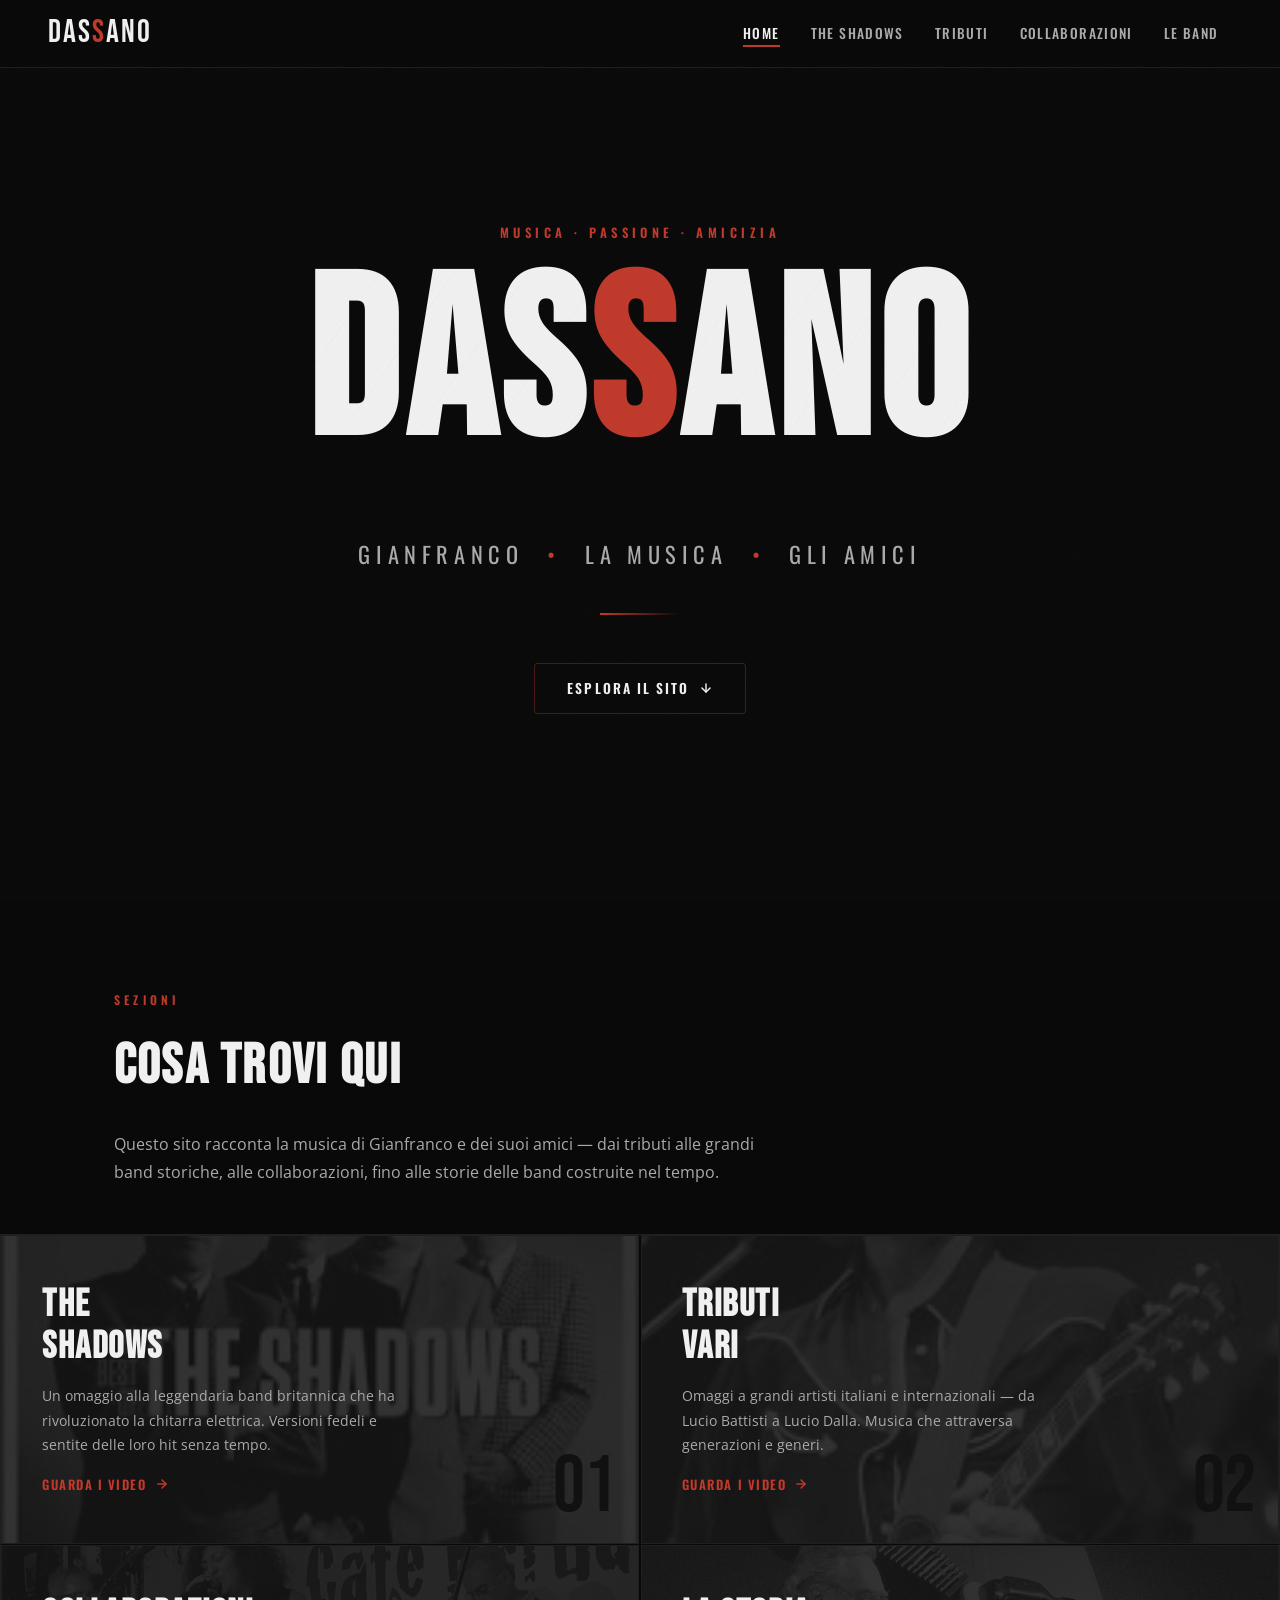
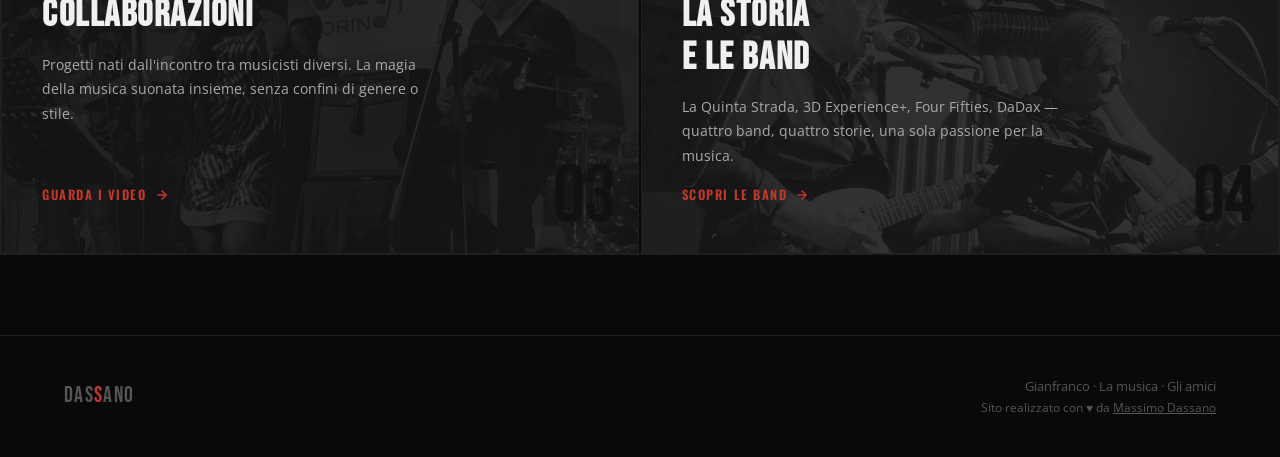
==== commit 4091fd17: "Add Massimo Dassano credit link in footer Co-Authored-By: Claude Sonnet 4.6 <noreply@anthropic.com>" ====
--- a/index.html
+++ b/index.html
@@ -3,9 +3,40 @@
 <head>
   <meta charset="UTF-8" />
   <meta name="viewport" content="width=device-width, initial-scale=1.0" />
-  <meta name="description" content="Dassano — Gianfranco, la musica, gli amici. Tributi, collaborazioni e storie di una vita suonata con passione." />
-  <title>Dassano — Gianfranco, la musica, gli amici</title>
+  <meta name="description" content="Dassano è il sito di Gianfranco: tributi a The Shadows, Queen e Santana, le storie delle sue band e le collaborazioni di una vita suonata con passione." />
+  <title>Dassano — Tributi, band e collaborazioni di Gianfranco</title>
+  <link rel="canonical" href="https://www.dassano.it/" />
+  <meta property="og:type" content="website" />
+  <meta property="og:url" content="https://www.dassano.it/" />
+  <meta property="og:title" content="Dassano — Tributi, band e collaborazioni di Gianfranco" />
+  <meta property="og:description" content="Dassano è il sito di Gianfranco: tributi a The Shadows, Queen e Santana, le storie delle sue band e le collaborazioni di una vita suonata con passione." />
+  <meta property="og:image" content="https://www.dassano.it/images/shadows.jpg" />
+  <meta property="og:locale" content="it_IT" />
+  <meta name="twitter:card" content="summary_large_image" />
+  <meta name="twitter:title" content="Dassano — Tributi, band e collaborazioni di Gianfranco" />
+  <meta name="twitter:description" content="Dassano è il sito di Gianfranco: tributi a The Shadows, Queen e Santana, le storie delle sue band e le collaborazioni di una vita suonata con passione." />
+  <meta name="twitter:image" content="https://www.dassano.it/images/shadows.jpg" />
+  <link rel="icon" type="image/svg+xml" href="favicon.svg" />
   <link rel="stylesheet" href="css/style.css" />
+  <script type="application/ld+json">
+  {
+    "@context": "https://schema.org",
+    "@graph": [
+      {
+        "@type": "WebSite",
+        "name": "Dassano",
+        "url": "https://www.dassano.it/",
+        "description": "Il sito di Gianfranco Dassano: musica, tributi, band e collaborazioni."
+      },
+      {
+        "@type": "Person",
+        "name": "Gianfranco Dassano",
+        "url": "https://www.dassano.it/",
+        "knowsAbout": ["chitarra elettrica", "musica rock", "jazz", "cover band", "bossa nova"]
+      }
+    ]
+  }
+  </script>
 </head>
 <body>
 
@@ -42,7 +73,7 @@
       <span class="sep">&bull;</span>
       La Musica
       <span class="sep">&bull;</span>
-      Gli Amici
+      Gli&nbsp;Amici
     </p>
     <div class="hero-divider"></div>
     <a href="#sezioni" class="hero-cta">
@@ -67,8 +98,8 @@
 
       <!-- Card 1: The Shadows -->
       <a href="shadows.html" class="home-card">
-        <img src="images/shadows.jpg" alt="" class="home-card-img" />
-        <span class="home-card-badge">Tributo</span>
+        <img src="images/shadows.jpg" alt="Tributo a The Shadows — Gianfranco alla chitarra" class="home-card-img" />
+
         <h2 class="home-card-title">The<br>Shadows</h2>
         <p class="home-card-desc">
           Un omaggio alla leggendaria band britannica che ha rivoluzionato la chitarra elettrica. Versioni fedeli e sentite delle loro hit senza tempo.
@@ -84,8 +115,8 @@
 
       <!-- Card 2: Tributi Vari -->
       <a href="tributi.html" class="home-card">
-        <img src="images/tributi.jpg" alt="" class="home-card-img" />
-        <span class="home-card-badge">Video</span>
+        <img src="images/tributi.jpg" alt="Tributi vari — omaggi a Queen, Elvis e Santana" class="home-card-img" />
+
         <h2 class="home-card-title">Tributi<br>Vari</h2>
         <p class="home-card-desc">
           Omaggi a grandi artisti italiani e internazionali — da Lucio Battisti a Lucio Dalla. Musica che attraversa generazioni e generi.
@@ -101,9 +132,9 @@
 
       <!-- Card 3: Collaborazioni -->
       <a href="collaborazioni.html" class="home-card">
-        <img src="images/copertina_collaborazioni.jpg" alt="" class="home-card-img" />
-        <span class="home-card-badge">Collaborazioni</span>
-        <h2 class="home-card-title">Video<br>Collab.</h2>
+        <img src="images/copertina_collaborazioni.jpg" alt="Collaborazioni musicali di Gianfranco con altri artisti" class="home-card-img" />
+
+        <h2 class="home-card-title">Collaborazioni</h2>
         <p class="home-card-desc">
           Progetti nati dall'incontro tra musicisti diversi. La magia della musica suonata insieme, senza confini di genere o stile.
         </p>
@@ -118,9 +149,9 @@
 
       <!-- Card 4: Le Band -->
       <a href="bande.html" class="home-card">
-        <img src="images/storia.jpg" alt="" class="home-card-img" />
-        <span class="home-card-badge">Le Band</span>
-        <h2 class="home-card-title">La<br>Storia</h2>
+        <img src="images/storia.jpg" alt="Le band di Gianfranco — La Quinta Strada, Four Fifties e DaDax" class="home-card-img" />
+
+        <h2 class="home-card-title">La Storia<br>e le Band</h2>
         <p class="home-card-desc">
           La Quinta Strada, 3D Experience+, Four Fifties, DaDax — quattro band, quattro storie, una sola passione per la musica.
         </p>
@@ -141,7 +172,7 @@
     <div class="footer-logo">Das<span>s</span>ano</div>
     <p class="footer-text">
       Gianfranco &middot; La musica &middot; Gli amici<br>
-      <span style="font-size:0.72rem;">Sito realizzato con &hearts; in famiglia</span>
+      <span style="font-size:0.72rem;">Sito realizzato con &hearts; da <a href="https://www.massimodassano.it" target="_blank" rel="noopener noreferrer" style="color:inherit;text-decoration:underline;">Massimo Dassano</a></span>
     </p>
   </footer>
 
